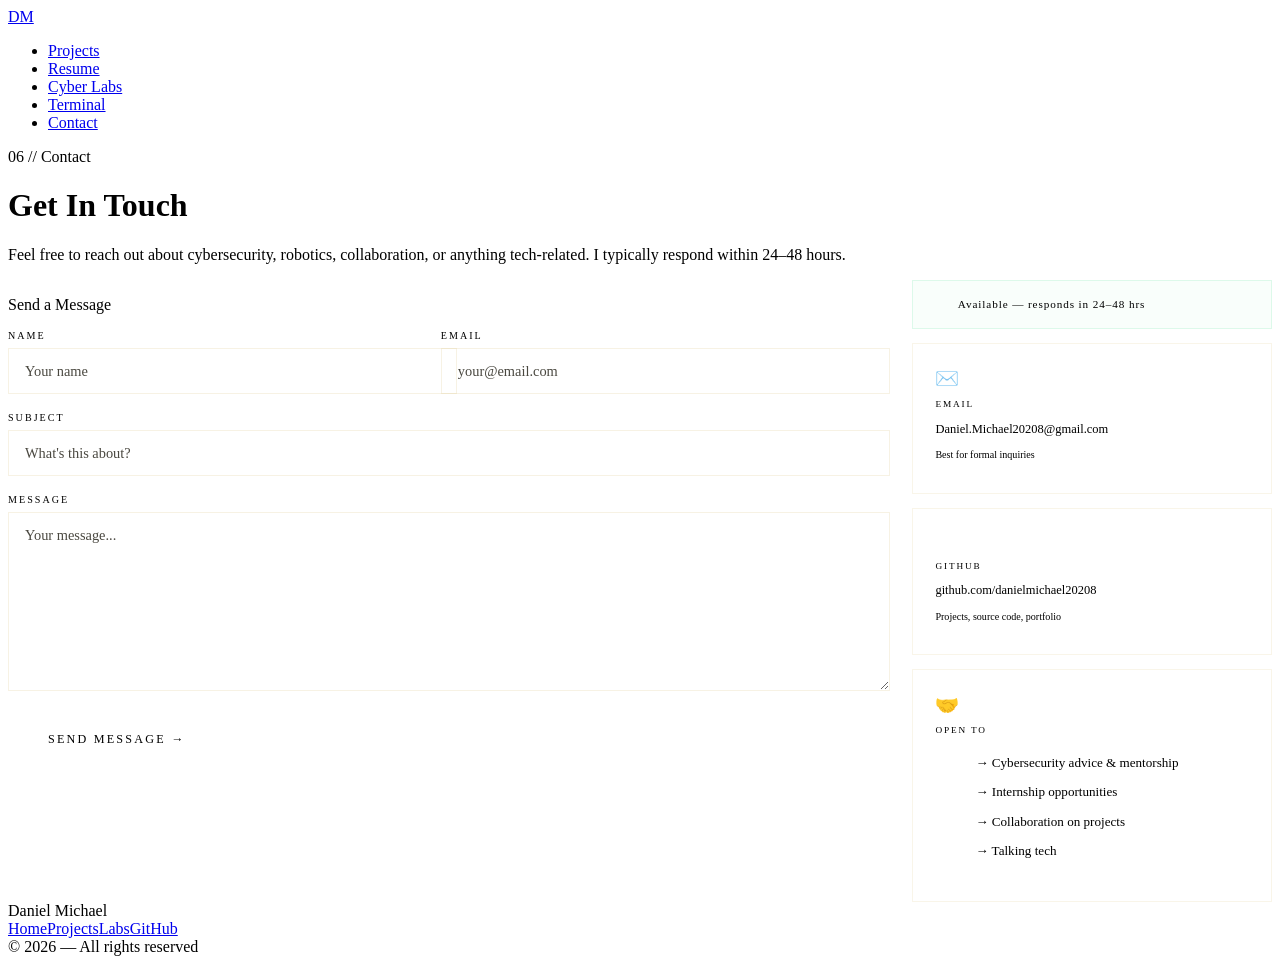
==== contact.html @ 80e63ee2 "Add files via upload" ====
<!DOCTYPE html>
<html lang="en">
<head>
  <meta charset="UTF-8" /><meta name="viewport" content="width=device-width, initial-scale=1.0" />
  <title>Contact | Daniel Michael</title>
  <link href="https://fonts.googleapis.com/css2?family=Share+Tech+Mono&family=Cinzel:wght@400;600;700&family=Raleway:wght@300;400;500&display=swap" rel="stylesheet" />
  <link rel="stylesheet" href="style.css" />
  <style>
    .contact-layout { display:grid; grid-template-columns:1fr 360px; gap:3.5rem; align-items:start; }
    .field-group { display:flex; flex-direction:column; gap:.45rem; margin-bottom:1.1rem; }
    .field-label { font-family:var(--font-mono); font-size:.63rem; letter-spacing:.2em; color:var(--gold-dim); text-transform:uppercase; }
    .field-input,.field-textarea { background:var(--obsidian-2); border:1px solid rgba(201,168,76,.15); color:var(--white); font-family:var(--font-body); font-size:.9rem; font-weight:300; padding:.85rem 1rem; outline:none; transition:border-color .25s; width:100%; }
    .field-input::placeholder,.field-textarea::placeholder { color:#4a4840; }
    .field-input:focus,.field-textarea:focus { border-color:rgba(201,168,76,.5); }
    .field-textarea { resize:vertical; min-height:150px; }
    .form-row { display:grid; grid-template-columns:1fr 1fr; gap:1.1rem; }
    .btn-submit { font-family:var(--font-mono); font-size:.76rem; letter-spacing:.18em; text-transform:uppercase; color:var(--obsidian); background:var(--gold); border:none; padding:.95rem 2.5rem; cursor:pointer; position:relative; overflow:hidden; transition:background .25s; margin-top:.5rem; }
    .btn-submit::before { content:''; position:absolute; inset:0; background:var(--gold-light); transform:translateX(-100%); transition:transform .3s; }
    .btn-submit:hover::before { transform:translateX(0); }
    .btn-submit span { position:relative; z-index:1; }
    #form-status { font-family:var(--font-mono); font-size:.73rem; letter-spacing:.1em; padding:.7rem 1rem; display:none; margin-top:.75rem; }
    #form-status.success { color:var(--green); border:1px solid rgba(61,220,132,.2); }
    #form-status.error   { color:#dc6060;     border:1px solid rgba(220,96,96,.2);  }

    .info-col { display:flex; flex-direction:column; gap:.9rem; }
    .info-card { border:1px solid rgba(201,168,76,.12); background:var(--obsidian-2); padding:1.4rem; position:relative; overflow:hidden; transition:border-color .3s; }
    .info-card::before { content:''; position:absolute; top:0; left:0; width:3px; height:0; background:var(--gold); transition:height .3s; }
    .info-card:hover { border-color:rgba(201,168,76,.35); }
    .info-card:hover::before { height:100%; }
    .info-icon { margin-bottom:.5rem; display:flex; align-items:center; }
    .info-icon svg { width:20px; height:20px; opacity:.7; }
    .info-icon-emoji { font-size:1.2rem; }
    .info-label { font-family:var(--font-mono); font-size:.58rem; letter-spacing:.2em; color:var(--gold-dim); text-transform:uppercase; margin-bottom:.3rem; }
    .info-value { font-family:var(--font-mono); font-size:.78rem; color:var(--white); }
    .info-value a { color:var(--gold); text-decoration:none; transition:color .2s; }
    .info-value a:hover { color:var(--gold-light); }
    .info-sub { font-family:var(--font-mono); font-size:.63rem; color:var(--muted); margin-top:.2rem; }

    .avail-card { border:1px solid rgba(61,220,132,.15); background:rgba(61,220,132,.03); padding:1.1rem 1.4rem; display:flex; align-items:center; gap:.9rem; }
    .avail-dot { width:8px; height:8px; border-radius:50%; background:var(--green); box-shadow:0 0 8px var(--green); flex-shrink:0; animation:pdot 2s ease-in-out infinite; }
    @keyframes pdot { 0%,100%{opacity:1} 50%{opacity:.4} }
    .avail-text { font-family:var(--font-mono); font-size:.7rem; color:var(--green); letter-spacing:.08em; }

    .open-to { font-size:.82rem; line-height:1.8; color:var(--muted); font-family:var(--font-mono); }
    .open-to li { list-style:none; padding:.18rem 0; }
    .open-to li::before { content:'→ '; color:var(--gold-dim); }

    @media (max-width:900px) { .contact-layout { grid-template-columns:1fr; } .form-row { grid-template-columns:1fr; } }
  </style>
</head>
<body>
  <nav>
    <a href="index.html" class="nav-logo">DM</a>
    <ul class="nav-links">
      <li><a href="projects.html">Projects</a></li>
      <li><a href="resume.html">Resume</a></li>
      <li><a href="labs.html">Cyber Labs</a></li>
      <li><a href="terminal.html">Terminal</a></li>
      <li><a href="contact.html" class="active">Contact</a></li>
    </ul>
  </nav>

  <div class="page-hero">
    <div class="page-hero-grid"></div>
    <div class="page-hero-inner">
      <p class="page-tag">06 // Contact</p>
      <h1 class="page-title">Get In <span>Touch</span></h1>
      <p class="page-desc">Feel free to reach out about cybersecurity, robotics, collaboration, or anything tech-related. I typically respond within 24–48 hours.</p>
    </div>
  </div>

  <div class="page-content">
    <div class="contact-layout reveal">

      <!-- Form -->
      <div>
        <p class="section-label">Send a Message</p>
        <form id="contact-form" action="https://formspree.io/f/your-form-id" method="POST">
          <div class="form-row">
            <div class="field-group">
              <label class="field-label" for="name">Name</label>
              <input class="field-input" type="text" id="name" name="name" placeholder="Your name" required />
            </div>
            <div class="field-group">
              <label class="field-label" for="email">Email</label>
              <input class="field-input" type="email" id="email" name="email" placeholder="your@email.com" required />
            </div>
          </div>
          <div class="field-group">
            <label class="field-label" for="subject">Subject</label>
            <input class="field-input" type="text" id="subject" name="subject" placeholder="What's this about?" />
          </div>
          <div class="field-group">
            <label class="field-label" for="message">Message</label>
            <textarea class="field-textarea" id="message" name="message" placeholder="Your message..." required></textarea>
          </div>
          <div id="form-status"></div>
          <button type="submit" class="btn-submit"><span>Send Message →</span></button>
        </form>
      </div>

      <!-- Sidebar -->
      <div class="info-col">
        <div class="avail-card">
          <div class="avail-dot"></div>
          <span class="avail-text">Available — responds in 24–48 hrs</span>
        </div>

        <div class="info-card">
          <div class="info-icon"><span class="info-icon-emoji">✉️</span></div>
          <p class="info-label">Email</p>
          <p class="info-value"><a href="mailto:Daniel.Michael20208@gmail.com">Daniel.Michael20208@gmail.com</a></p>
          <p class="info-sub">Best for formal inquiries</p>
        </div>

        <div class="info-card">
          <div class="info-icon">
            <!-- GitHub Invertocat (official white) -->
            <svg width="20" height="20" viewBox="0 0 98 96" fill="none" xmlns="http://www.w3.org/2000/svg">
              <path d="M41.4395 69.3848C28.8066 67.8535 19.9062 58.7617 19.9062 46.9902C19.9062 42.2051 21.6289 37.0371 24.5 33.5918C23.2559 30.4336 23.4473 23.7344 24.8828 20.959C28.7109 20.4805 33.8789 22.4902 36.9414 25.2656C40.5781 24.1172 44.4062 23.543 49.0957 23.543C53.7852 23.543 57.6133 24.1172 61.0586 25.1699C64.0254 22.4902 69.2891 20.4805 73.1172 20.959C74.457 23.543 74.6484 30.2422 73.4043 33.4961C76.4668 37.1328 78.0937 42.0137 78.0937 46.9902C78.0937 58.7617 69.1934 67.6621 56.3691 69.2891C59.623 71.3945 61.8242 75.9883 61.8242 81.252L61.8242 91.2051C61.8242 94.0762 64.2168 95.7031 67.0879 94.5547C84.4102 87.9512 98 70.6289 98 49.1914C98 22.1074 75.9883 0 48.9043 0C21.8203 0 0 22.1074 0 49.1914C0 70.4375 13.4941 88.0469 31.6777 94.6504C34.2617 95.6074 36.75 93.8848 36.75 91.3008L36.75 83.6445C35.4102 84.2188 33.6875 84.6016 32.1562 84.6016C25.8398 84.6016 22.1074 81.1563 19.4277 74.7441C18.375 72.1602 17.2266 70.6289 15.0254 70.3418C13.877 70.2461 13.4941 69.7676 13.4941 69.1934C13.4941 68.0449 15.4082 67.1836 17.3223 67.1836C20.0977 67.1836 22.4902 68.9063 24.9785 72.4473C26.8926 75.2227 28.9023 76.4668 31.2949 76.4668C33.6875 76.4668 35.2187 75.6055 37.4199 73.4043C39.0469 71.7773 40.291 70.3418 41.4395 69.3848Z" fill="white"/>
            </svg>
          </div>
          <p class="info-label">GitHub</p>
          <p class="info-value"><a href="https://github.com/danielmichael20208" target="_blank">github.com/danielmichael20208</a></p>
          <p class="info-sub">Projects, source code, portfolio</p>
        </div>

        <div class="info-card">
          <div class="info-icon"><span class="info-icon-emoji">🤝</span></div>
          <p class="info-label">Open To</p>
          <ul class="open-to">
            <li>Cybersecurity advice &amp; mentorship</li>
            <li>Internship opportunities</li>
            <li>Collaboration on projects</li>
            <li>Talking tech</li>
          </ul>
        </div>
      </div>
    </div>
  </div>

  <footer>
    <span class="footer-name">Daniel Michael</span>
    <div class="footer-links"><a href="index.html">Home</a><a href="projects.html">Projects</a><a href="labs.html">Labs</a><a href="https://github.com/danielmichael20208" target="_blank">GitHub</a></div>
    <span class="footer-copy">© 2026 — All rights reserved</span>
  </footer>

  <script>
    const obs=new IntersectionObserver(e=>e.forEach(x=>{if(x.isIntersecting)x.target.classList.add('visible');}),{threshold:.05});
    document.querySelectorAll('.reveal').forEach(el=>obs.observe(el));
    const form=document.getElementById('contact-form');
    const status=document.getElementById('form-status');
    form.addEventListener('submit',async e=>{
      e.preventDefault();
      try{
        const res=await fetch(form.action,{method:'POST',body:new FormData(form),headers:{'Accept':'application/json'}});
        if(res.ok){status.textContent='[OK] Message sent! I\'ll reply within 48 hours.';status.className='success';status.style.display='block';form.reset();}
        else throw new Error();
      }catch{status.textContent='[ERR] Send failed. Email me directly: Daniel.Michael20208@gmail.com';status.className='error';status.style.display='block';}
    });
  </script>
</body>
</html>
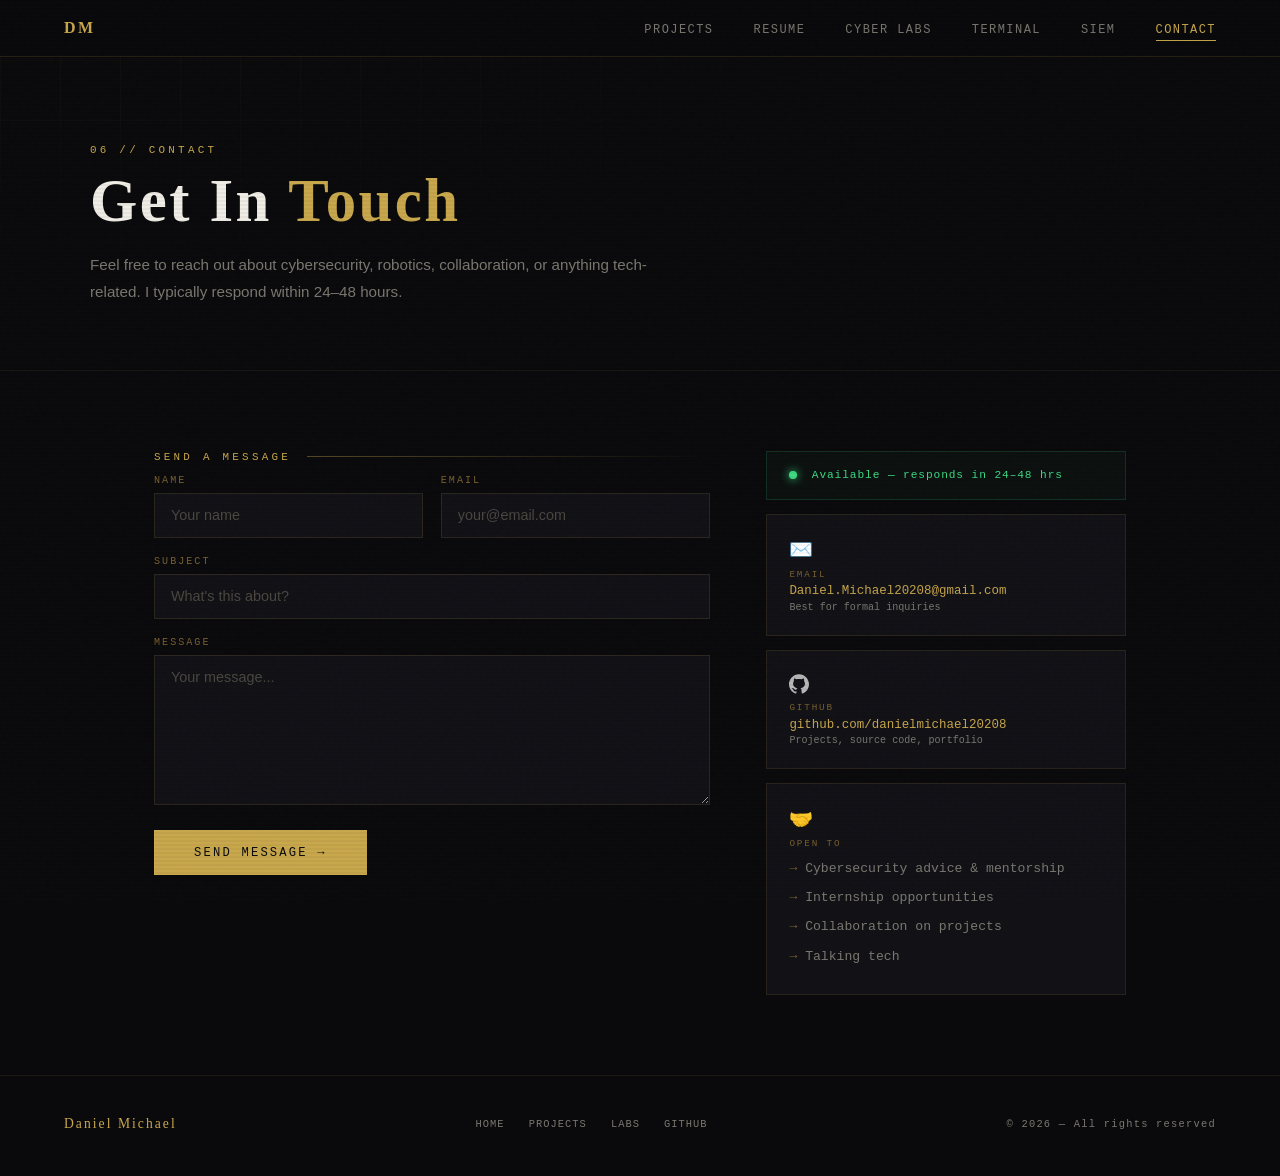
==== commit 4dc64f4c: "Add SIEM dashboard page with Chart.js visualizations Complete gold/obsidian-themed SIEM dashboard (s" ====
--- a/contact.html
+++ b/contact.html
@@ -56,6 +56,7 @@
       <li><a href="resume.html">Resume</a></li>
       <li><a href="labs.html">Cyber Labs</a></li>
       <li><a href="terminal.html">Terminal</a></li>
+      <li><a href="siem.html">SIEM</a></li>
       <li><a href="contact.html" class="active">Contact</a></li>
     </ul>
   </nav>
--- a/style.css
+++ b/style.css
@@ -0,0 +1,68 @@
+*, *::before, *::after { box-sizing: border-box; margin: 0; padding: 0; }
+:root {
+  --obsidian:    #0a0a0c;
+  --obsidian-2:  #111116;
+  --obsidian-3:  #1a1a22;
+  --gold:        #c9a84c;
+  --gold-light:  #e8c96a;
+  --gold-dim:    #7a6030;
+  --white:       #f0ede6;
+  --muted:       #7a7870;
+  --green:       #3ddc84;
+  --font-mono:   'Share Tech Mono', monospace;
+  --font-display:'Cinzel', serif;
+  --font-body:   'Raleway', sans-serif;
+}
+html { scroll-behavior: smooth; }
+body { background: var(--obsidian); color: var(--white); font-family: var(--font-body); font-weight: 300; overflow-x: hidden; }
+body::before { content:''; position:fixed; inset:0; background-image:url("data:image/svg+xml,%3Csvg viewBox='0 0 256 256' xmlns='http://www.w3.org/2000/svg'%3E%3Cfilter id='n'%3E%3CfeTurbulence type='fractalNoise' baseFrequency='0.9' numOctaves='4' stitchTiles='stitch'/%3E%3C/filter%3E%3Crect width='100%25' height='100%25' filter='url(%23n)' opacity='0.04'/%3E%3C/svg%3E"); pointer-events:none; z-index:9999; opacity:.4; }
+body::after { content:''; position:fixed; inset:0; background:repeating-linear-gradient(0deg,transparent,transparent 2px,rgba(0,0,0,0.04) 2px,rgba(0,0,0,0.04) 4px); pointer-events:none; z-index:9998; }
+
+nav { position:fixed; top:0; left:0; right:0; z-index:100; display:flex; align-items:center; justify-content:space-between; padding:1.2rem 4rem; background:rgba(10,10,12,.88); backdrop-filter:blur(12px); border-bottom:1px solid rgba(201,168,76,.15); }
+.nav-logo { font-family:var(--font-display); font-size:1rem; font-weight:600; letter-spacing:.15em; color:var(--gold); text-decoration:none; }
+.nav-links { display:flex; gap:2.5rem; list-style:none; }
+.nav-links a { font-family:var(--font-mono); font-size:.75rem; letter-spacing:.12em; color:var(--muted); text-decoration:none; text-transform:uppercase; transition:color .2s; position:relative; }
+.nav-links a::after { content:''; position:absolute; bottom:-4px; left:0; right:0; height:1px; background:var(--gold); transform:scaleX(0); transition:transform .2s; }
+.nav-links a:hover,.nav-links a.active { color:var(--gold); }
+.nav-links a:hover::after,.nav-links a.active::after { transform:scaleX(1); }
+
+.page-hero { padding:9rem 4rem 4rem; position:relative; overflow:hidden; border-bottom:1px solid rgba(201,168,76,.08); }
+.page-hero-grid { position:absolute; inset:0; background-image:linear-gradient(rgba(201,168,76,.03) 1px,transparent 1px),linear-gradient(90deg,rgba(201,168,76,.03) 1px,transparent 1px); background-size:60px 60px; mask-image:radial-gradient(ellipse 100% 100% at 0% 0%,black 30%,transparent 80%); }
+.page-hero-inner { position:relative; z-index:1; max-width:1100px; margin:0 auto; }
+.page-tag { font-family:var(--font-mono); font-size:.68rem; letter-spacing:.3em; color:var(--gold); text-transform:uppercase; margin-bottom:.75rem; opacity:0; animation:fadeUp .5s .1s forwards; }
+.page-title { font-family:var(--font-display); font-size:clamp(2.2rem,5vw,3.8rem); font-weight:700; letter-spacing:.04em; color:var(--white); line-height:1.1; margin-bottom:1rem; opacity:0; animation:fadeUp .5s .25s forwards; }
+.page-title span { color:var(--gold); }
+.page-desc { font-size:.95rem; line-height:1.8; color:var(--muted); max-width:600px; opacity:0; animation:fadeUp .5s .4s forwards; }
+
+.page-content { max-width:1100px; margin:0 auto; padding:5rem 4rem; }
+
+section { padding:7rem 4rem; max-width:1100px; margin:0 auto; }
+.section-label { font-family:var(--font-mono); font-size:.68rem; letter-spacing:.3em; color:var(--gold); text-transform:uppercase; margin-bottom:.75rem; display:flex; align-items:center; gap:1rem; }
+.section-label::after { content:''; flex:1; height:1px; background:linear-gradient(to right,rgba(201,168,76,.4),transparent); }
+.section-title { font-family:var(--font-display); font-size:clamp(1.8rem,4vw,2.8rem); font-weight:600; letter-spacing:.04em; color:var(--white); margin-bottom:3rem; }
+
+.badge { font-family:var(--font-mono); font-size:.6rem; letter-spacing:.12em; padding:.2rem .65rem; border:1px solid; text-transform:uppercase; display:inline-block; }
+.badge-live     { border-color:var(--green); color:var(--green); }
+.badge-active   { border-color:var(--gold);  color:var(--gold);  }
+.badge-partial  { border-color:#7a7030;      color:#a09040;      }
+.badge-planned  { border-color:var(--muted); color:var(--muted); }
+.badge-proto    { border-color:#6a4a7a;      color:#a080c0;      }
+.badge-complete { border-color:var(--green); color:var(--green); }
+
+footer { border-top:1px solid rgba(201,168,76,.1); padding:2.5rem 4rem; display:flex; align-items:center; justify-content:space-between; }
+.footer-name { font-family:var(--font-display); font-size:.85rem; color:var(--gold); letter-spacing:.15em; }
+.footer-copy { font-family:var(--font-mono); font-size:.65rem; color:var(--muted); letter-spacing:.12em; }
+.footer-links { display:flex; gap:1.5rem; }
+.footer-links a { font-family:var(--font-mono); font-size:.65rem; color:var(--muted); text-decoration:none; letter-spacing:.1em; text-transform:uppercase; transition:color .2s; }
+.footer-links a:hover { color:var(--gold); }
+
+@keyframes fadeUp { from{opacity:0;transform:translateY(20px)} to{opacity:1;transform:translateY(0)} }
+.reveal { opacity:0; transform:translateY(30px); transition:opacity .7s ease,transform .7s ease; }
+.reveal.visible { opacity:1; transform:translateY(0); }
+
+@media (max-width:768px) {
+  nav { padding:1rem 1.5rem; } .nav-links { gap:1.2rem; }
+  .page-hero { padding:7rem 1.5rem 3rem; } .page-content { padding:3rem 1.5rem; }
+  section { padding:5rem 1.5rem; }
+  footer { flex-direction:column; gap:1.5rem; text-align:center; }
+}
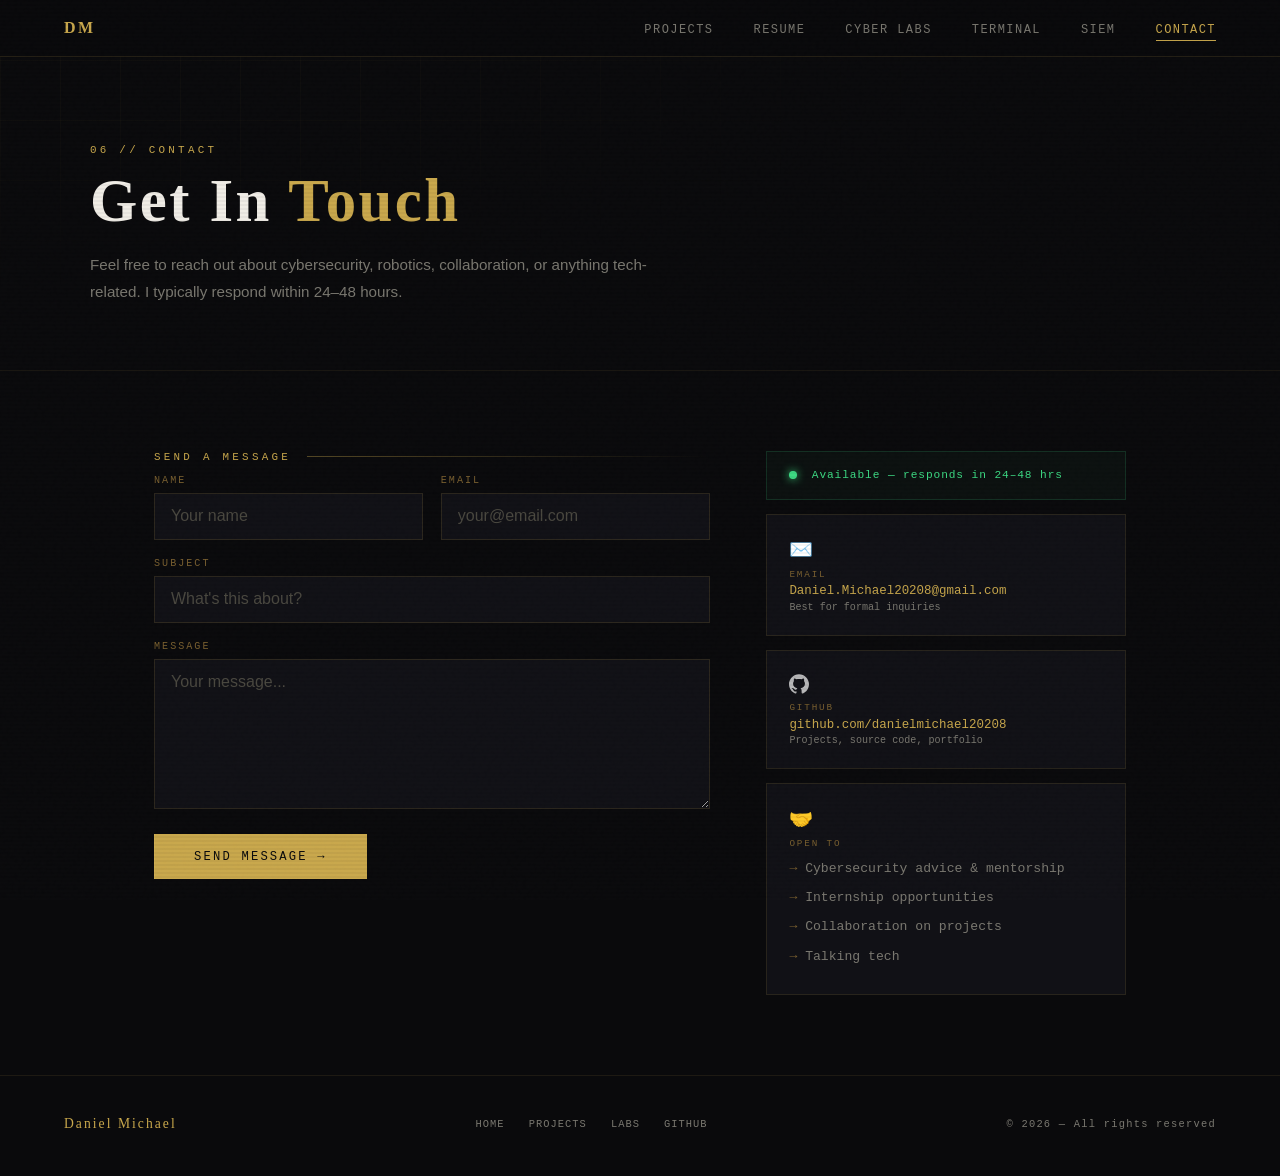
==== commit faf42488: "Make portfolio fully responsive for mobile devices - Add hamburger menu to all pages (6-link nav was" ====
--- a/contact.html
+++ b/contact.html
@@ -9,7 +9,7 @@
     .contact-layout { display:grid; grid-template-columns:1fr 360px; gap:3.5rem; align-items:start; }
     .field-group { display:flex; flex-direction:column; gap:.45rem; margin-bottom:1.1rem; }
     .field-label { font-family:var(--font-mono); font-size:.63rem; letter-spacing:.2em; color:var(--gold-dim); text-transform:uppercase; }
-    .field-input,.field-textarea { background:var(--obsidian-2); border:1px solid rgba(201,168,76,.15); color:var(--white); font-family:var(--font-body); font-size:.9rem; font-weight:300; padding:.85rem 1rem; outline:none; transition:border-color .25s; width:100%; }
+    .field-input,.field-textarea { background:var(--obsidian-2); border:1px solid rgba(201,168,76,.15); color:var(--white); font-family:var(--font-body); font-size:1rem; font-weight:300; padding:.85rem 1rem; outline:none; transition:border-color .25s; width:100%; }
     .field-input::placeholder,.field-textarea::placeholder { color:#4a4840; }
     .field-input:focus,.field-textarea:focus { border-color:rgba(201,168,76,.5); }
     .field-textarea { resize:vertical; min-height:150px; }
@@ -45,12 +45,13 @@
     .open-to li { list-style:none; padding:.18rem 0; }
     .open-to li::before { content:'→ '; color:var(--gold-dim); }
 
-    @media (max-width:900px) { .contact-layout { grid-template-columns:1fr; } .form-row { grid-template-columns:1fr; } }
+    @media (max-width:768px) { .contact-layout { grid-template-columns:1fr; } .form-row { grid-template-columns:1fr; } }
   </style>
 </head>
 <body>
   <nav>
     <a href="index.html" class="nav-logo">DM</a>
+    <button class="nav-toggle" aria-label="Toggle navigation" aria-expanded="false"><span></span><span></span><span></span></button>
     <ul class="nav-links">
       <li><a href="projects.html">Projects</a></li>
       <li><a href="resume.html">Resume</a></li>
@@ -160,5 +161,6 @@
       }catch{status.textContent='[ERR] Send failed. Email me directly: Daniel.Michael20208@gmail.com';status.className='error';status.style.display='block';}
     });
   </script>
+  <script src="js/script.js"></script>
 </body>
 </html>
--- a/style.css
+++ b/style.css
@@ -1,68 +1,97 @@
-*, *::before, *::after { box-sizing: border-box; margin: 0; padding: 0; }
-:root {
-  --obsidian:    #0a0a0c;
-  --obsidian-2:  #111116;
-  --obsidian-3:  #1a1a22;
-  --gold:        #c9a84c;
-  --gold-light:  #e8c96a;
-  --gold-dim:    #7a6030;
-  --white:       #f0ede6;
-  --muted:       #7a7870;
-  --green:       #3ddc84;
-  --font-mono:   'Share Tech Mono', monospace;
-  --font-display:'Cinzel', serif;
-  --font-body:   'Raleway', sans-serif;
-}
-html { scroll-behavior: smooth; }
-body { background: var(--obsidian); color: var(--white); font-family: var(--font-body); font-weight: 300; overflow-x: hidden; }
-body::before { content:''; position:fixed; inset:0; background-image:url("data:image/svg+xml,%3Csvg viewBox='0 0 256 256' xmlns='http://www.w3.org/2000/svg'%3E%3Cfilter id='n'%3E%3CfeTurbulence type='fractalNoise' baseFrequency='0.9' numOctaves='4' stitchTiles='stitch'/%3E%3C/filter%3E%3Crect width='100%25' height='100%25' filter='url(%23n)' opacity='0.04'/%3E%3C/svg%3E"); pointer-events:none; z-index:9999; opacity:.4; }
-body::after { content:''; position:fixed; inset:0; background:repeating-linear-gradient(0deg,transparent,transparent 2px,rgba(0,0,0,0.04) 2px,rgba(0,0,0,0.04) 4px); pointer-events:none; z-index:9998; }
-
-nav { position:fixed; top:0; left:0; right:0; z-index:100; display:flex; align-items:center; justify-content:space-between; padding:1.2rem 4rem; background:rgba(10,10,12,.88); backdrop-filter:blur(12px); border-bottom:1px solid rgba(201,168,76,.15); }
-.nav-logo { font-family:var(--font-display); font-size:1rem; font-weight:600; letter-spacing:.15em; color:var(--gold); text-decoration:none; }
-.nav-links { display:flex; gap:2.5rem; list-style:none; }
-.nav-links a { font-family:var(--font-mono); font-size:.75rem; letter-spacing:.12em; color:var(--muted); text-decoration:none; text-transform:uppercase; transition:color .2s; position:relative; }
-.nav-links a::after { content:''; position:absolute; bottom:-4px; left:0; right:0; height:1px; background:var(--gold); transform:scaleX(0); transition:transform .2s; }
-.nav-links a:hover,.nav-links a.active { color:var(--gold); }
-.nav-links a:hover::after,.nav-links a.active::after { transform:scaleX(1); }
-
-.page-hero { padding:9rem 4rem 4rem; position:relative; overflow:hidden; border-bottom:1px solid rgba(201,168,76,.08); }
-.page-hero-grid { position:absolute; inset:0; background-image:linear-gradient(rgba(201,168,76,.03) 1px,transparent 1px),linear-gradient(90deg,rgba(201,168,76,.03) 1px,transparent 1px); background-size:60px 60px; mask-image:radial-gradient(ellipse 100% 100% at 0% 0%,black 30%,transparent 80%); }
-.page-hero-inner { position:relative; z-index:1; max-width:1100px; margin:0 auto; }
-.page-tag { font-family:var(--font-mono); font-size:.68rem; letter-spacing:.3em; color:var(--gold); text-transform:uppercase; margin-bottom:.75rem; opacity:0; animation:fadeUp .5s .1s forwards; }
-.page-title { font-family:var(--font-display); font-size:clamp(2.2rem,5vw,3.8rem); font-weight:700; letter-spacing:.04em; color:var(--white); line-height:1.1; margin-bottom:1rem; opacity:0; animation:fadeUp .5s .25s forwards; }
-.page-title span { color:var(--gold); }
-.page-desc { font-size:.95rem; line-height:1.8; color:var(--muted); max-width:600px; opacity:0; animation:fadeUp .5s .4s forwards; }
-
-.page-content { max-width:1100px; margin:0 auto; padding:5rem 4rem; }
-
-section { padding:7rem 4rem; max-width:1100px; margin:0 auto; }
-.section-label { font-family:var(--font-mono); font-size:.68rem; letter-spacing:.3em; color:var(--gold); text-transform:uppercase; margin-bottom:.75rem; display:flex; align-items:center; gap:1rem; }
-.section-label::after { content:''; flex:1; height:1px; background:linear-gradient(to right,rgba(201,168,76,.4),transparent); }
-.section-title { font-family:var(--font-display); font-size:clamp(1.8rem,4vw,2.8rem); font-weight:600; letter-spacing:.04em; color:var(--white); margin-bottom:3rem; }
-
-.badge { font-family:var(--font-mono); font-size:.6rem; letter-spacing:.12em; padding:.2rem .65rem; border:1px solid; text-transform:uppercase; display:inline-block; }
-.badge-live     { border-color:var(--green); color:var(--green); }
-.badge-active   { border-color:var(--gold);  color:var(--gold);  }
-.badge-partial  { border-color:#7a7030;      color:#a09040;      }
-.badge-planned  { border-color:var(--muted); color:var(--muted); }
-.badge-proto    { border-color:#6a4a7a;      color:#a080c0;      }
-.badge-complete { border-color:var(--green); color:var(--green); }
-
-footer { border-top:1px solid rgba(201,168,76,.1); padding:2.5rem 4rem; display:flex; align-items:center; justify-content:space-between; }
-.footer-name { font-family:var(--font-display); font-size:.85rem; color:var(--gold); letter-spacing:.15em; }
-.footer-copy { font-family:var(--font-mono); font-size:.65rem; color:var(--muted); letter-spacing:.12em; }
-.footer-links { display:flex; gap:1.5rem; }
-.footer-links a { font-family:var(--font-mono); font-size:.65rem; color:var(--muted); text-decoration:none; letter-spacing:.1em; text-transform:uppercase; transition:color .2s; }
-.footer-links a:hover { color:var(--gold); }
-
-@keyframes fadeUp { from{opacity:0;transform:translateY(20px)} to{opacity:1;transform:translateY(0)} }
-.reveal { opacity:0; transform:translateY(30px); transition:opacity .7s ease,transform .7s ease; }
-.reveal.visible { opacity:1; transform:translateY(0); }
-
-@media (max-width:768px) {
-  nav { padding:1rem 1.5rem; } .nav-links { gap:1.2rem; }
-  .page-hero { padding:7rem 1.5rem 3rem; } .page-content { padding:3rem 1.5rem; }
-  section { padding:5rem 1.5rem; }
-  footer { flex-direction:column; gap:1.5rem; text-align:center; }
-}
+*, *::before, *::after { box-sizing: border-box; margin: 0; padding: 0; }
+:root {
+  --obsidian:    #0a0a0c;
+  --obsidian-2:  #111116;
+  --obsidian-3:  #1a1a22;
+  --gold:        #c9a84c;
+  --gold-light:  #e8c96a;
+  --gold-dim:    #7a6030;
+  --white:       #f0ede6;
+  --muted:       #7a7870;
+  --green:       #3ddc84;
+  --font-mono:   'Share Tech Mono', monospace;
+  --font-display:'Cinzel', serif;
+  --font-body:   'Raleway', sans-serif;
+}
+html { scroll-behavior: smooth; }
+body { background: var(--obsidian); color: var(--white); font-family: var(--font-body); font-weight: 300; overflow-x: hidden; }
+body::before { content:''; position:fixed; inset:0; background-image:url("data:image/svg+xml,%3Csvg viewBox='0 0 256 256' xmlns='http://www.w3.org/2000/svg'%3E%3Cfilter id='n'%3E%3CfeTurbulence type='fractalNoise' baseFrequency='0.9' numOctaves='4' stitchTiles='stitch'/%3E%3C/filter%3E%3Crect width='100%25' height='100%25' filter='url(%23n)' opacity='0.04'/%3E%3C/svg%3E"); pointer-events:none; z-index:9999; opacity:.4; }
+body::after { content:''; position:fixed; inset:0; background:repeating-linear-gradient(0deg,transparent,transparent 2px,rgba(0,0,0,0.04) 2px,rgba(0,0,0,0.04) 4px); pointer-events:none; z-index:9998; }
+
+nav { position:fixed; top:0; left:0; right:0; z-index:100; display:flex; align-items:center; justify-content:space-between; padding:1.2rem 4rem; background:rgba(10,10,12,.88); backdrop-filter:blur(12px); border-bottom:1px solid rgba(201,168,76,.15); }
+.nav-logo { font-family:var(--font-display); font-size:1rem; font-weight:600; letter-spacing:.15em; color:var(--gold); text-decoration:none; }
+.nav-links { display:flex; gap:2.5rem; list-style:none; }
+.nav-links a { font-family:var(--font-mono); font-size:.75rem; letter-spacing:.12em; color:var(--muted); text-decoration:none; text-transform:uppercase; transition:color .2s; position:relative; }
+.nav-links a::after { content:''; position:absolute; bottom:-4px; left:0; right:0; height:1px; background:var(--gold); transform:scaleX(0); transition:transform .2s; }
+.nav-links a:hover,.nav-links a.active { color:var(--gold); }
+.nav-links a:hover::after,.nav-links a.active::after { transform:scaleX(1); }
+
+.page-hero { padding:9rem 4rem 4rem; position:relative; overflow:hidden; border-bottom:1px solid rgba(201,168,76,.08); }
+.page-hero-grid { position:absolute; inset:0; background-image:linear-gradient(rgba(201,168,76,.03) 1px,transparent 1px),linear-gradient(90deg,rgba(201,168,76,.03) 1px,transparent 1px); background-size:60px 60px; mask-image:radial-gradient(ellipse 100% 100% at 0% 0%,black 30%,transparent 80%); }
+.page-hero-inner { position:relative; z-index:1; max-width:1100px; margin:0 auto; }
+.page-tag { font-family:var(--font-mono); font-size:.68rem; letter-spacing:.3em; color:var(--gold); text-transform:uppercase; margin-bottom:.75rem; opacity:0; animation:fadeUp .5s .1s forwards; }
+.page-title { font-family:var(--font-display); font-size:clamp(2.2rem,5vw,3.8rem); font-weight:700; letter-spacing:.04em; color:var(--white); line-height:1.1; margin-bottom:1rem; opacity:0; animation:fadeUp .5s .25s forwards; }
+.page-title span { color:var(--gold); }
+.page-desc { font-size:.95rem; line-height:1.8; color:var(--muted); max-width:600px; opacity:0; animation:fadeUp .5s .4s forwards; }
+
+.page-content { max-width:1100px; margin:0 auto; padding:5rem 4rem; }
+
+section { padding:7rem 4rem; max-width:1100px; margin:0 auto; }
+.section-label { font-family:var(--font-mono); font-size:.68rem; letter-spacing:.3em; color:var(--gold); text-transform:uppercase; margin-bottom:.75rem; display:flex; align-items:center; gap:1rem; }
+.section-label::after { content:''; flex:1; height:1px; background:linear-gradient(to right,rgba(201,168,76,.4),transparent); }
+.section-title { font-family:var(--font-display); font-size:clamp(1.8rem,4vw,2.8rem); font-weight:600; letter-spacing:.04em; color:var(--white); margin-bottom:3rem; }
+
+.badge { font-family:var(--font-mono); font-size:.6rem; letter-spacing:.12em; padding:.2rem .65rem; border:1px solid; text-transform:uppercase; display:inline-block; }
+.badge-live     { border-color:var(--green); color:var(--green); }
+.badge-active   { border-color:var(--gold);  color:var(--gold);  }
+.badge-partial  { border-color:#7a7030;      color:#a09040;      }
+.badge-planned  { border-color:var(--muted); color:var(--muted); }
+.badge-proto    { border-color:#6a4a7a;      color:#a080c0;      }
+.badge-complete { border-color:var(--green); color:var(--green); }
+
+footer { border-top:1px solid rgba(201,168,76,.1); padding:2.5rem 4rem; display:flex; align-items:center; justify-content:space-between; }
+.footer-name { font-family:var(--font-display); font-size:.85rem; color:var(--gold); letter-spacing:.15em; }
+.footer-copy { font-family:var(--font-mono); font-size:.65rem; color:var(--muted); letter-spacing:.12em; }
+.footer-links { display:flex; gap:1.5rem; }
+.footer-links a { font-family:var(--font-mono); font-size:.65rem; color:var(--muted); text-decoration:none; letter-spacing:.1em; text-transform:uppercase; transition:color .2s; }
+.footer-links a:hover { color:var(--gold); }
+
+@keyframes fadeUp { from{opacity:0;transform:translateY(20px)} to{opacity:1;transform:translateY(0)} }
+.reveal { opacity:0; transform:translateY(30px); transition:opacity .7s ease,transform .7s ease; }
+.reveal.visible { opacity:1; transform:translateY(0); }
+
+/* Hamburger button — hidden on desktop */
+.nav-toggle { display:none; flex-direction:column; justify-content:center; gap:5px; background:none; border:none; cursor:pointer; padding:4px; z-index:101; flex-shrink:0; }
+.nav-toggle span { display:block; width:22px; height:2px; background:var(--gold); transition:transform .3s,opacity .3s; }
+
+@media (max-width:768px) {
+  nav { padding:1rem 1.5rem; }
+  .nav-toggle { display:flex; }
+  .nav-links {
+    display:none; position:fixed; top:56px; left:0; right:0;
+    flex-direction:column; gap:0; list-style:none;
+    background:rgba(10,10,12,.97); backdrop-filter:blur(12px);
+    border-bottom:1px solid rgba(201,168,76,.15); z-index:99; padding:.5rem 0;
+  }
+  .nav-links.open { display:flex; }
+  .nav-links li { border-bottom:1px solid rgba(201,168,76,.05); }
+  .nav-links li:last-child { border-bottom:none; }
+  .nav-links a { display:block; padding:.9rem 1.5rem; font-size:.8rem; letter-spacing:.1em; }
+  .nav-links a::after { display:none; }
+  .nav-toggle.open span:nth-child(1) { transform:translateY(7px) rotate(45deg); }
+  .nav-toggle.open span:nth-child(2) { opacity:0; }
+  .nav-toggle.open span:nth-child(3) { transform:translateY(-7px) rotate(-45deg); }
+  .page-hero { padding:7rem 1.5rem 3rem; }
+  .page-content { padding:3rem 1.5rem; }
+  section { padding:4rem 1.5rem; }
+  footer { flex-direction:column; gap:1.5rem; text-align:center; padding:2rem 1.5rem; }
+  .footer-links { flex-wrap:wrap; justify-content:center; }
+}
+
+@media (max-width:480px) {
+  .page-title { font-size:clamp(1.8rem,7vw,2.8rem); }
+  .page-hero { padding:6rem 1rem 2.5rem; }
+  .page-content { padding:2rem 1rem; }
+  section { padding:3rem 1rem; }
+  .section-title { margin-bottom:1.5rem; }
+}
